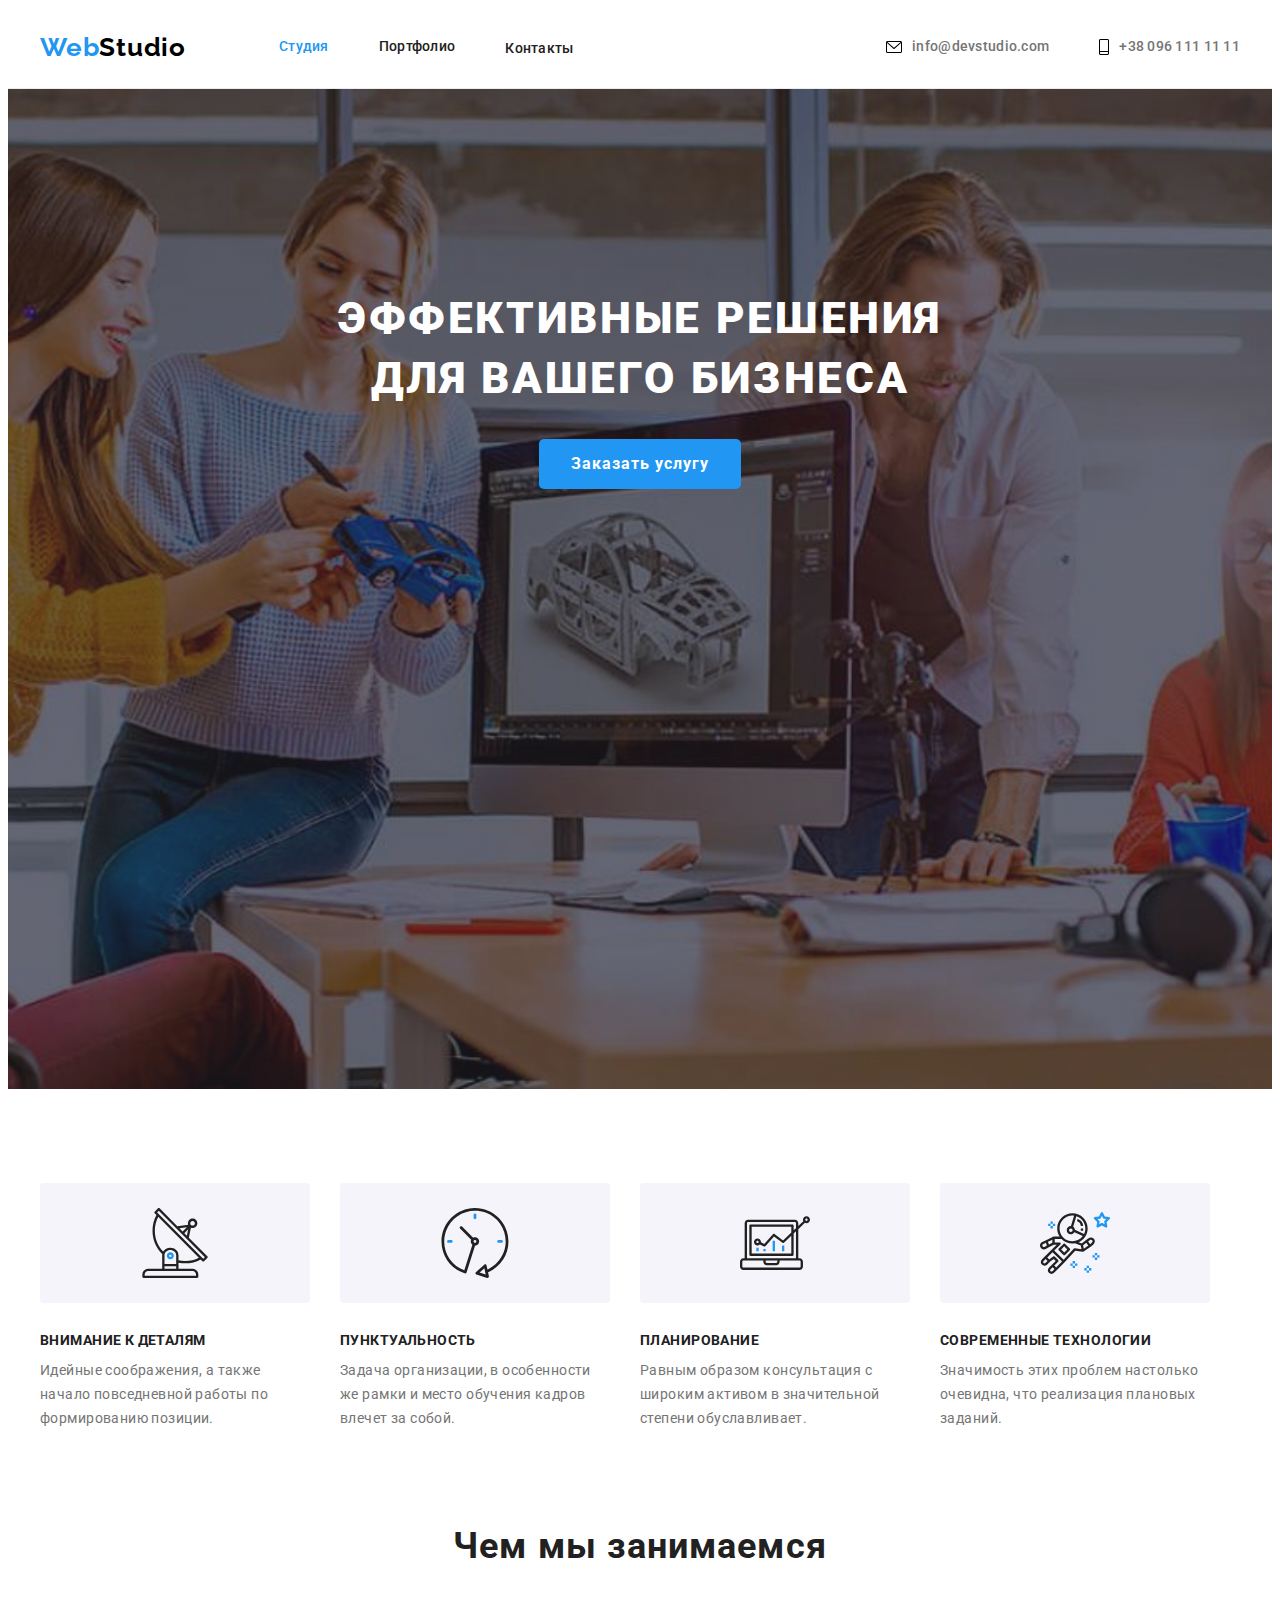
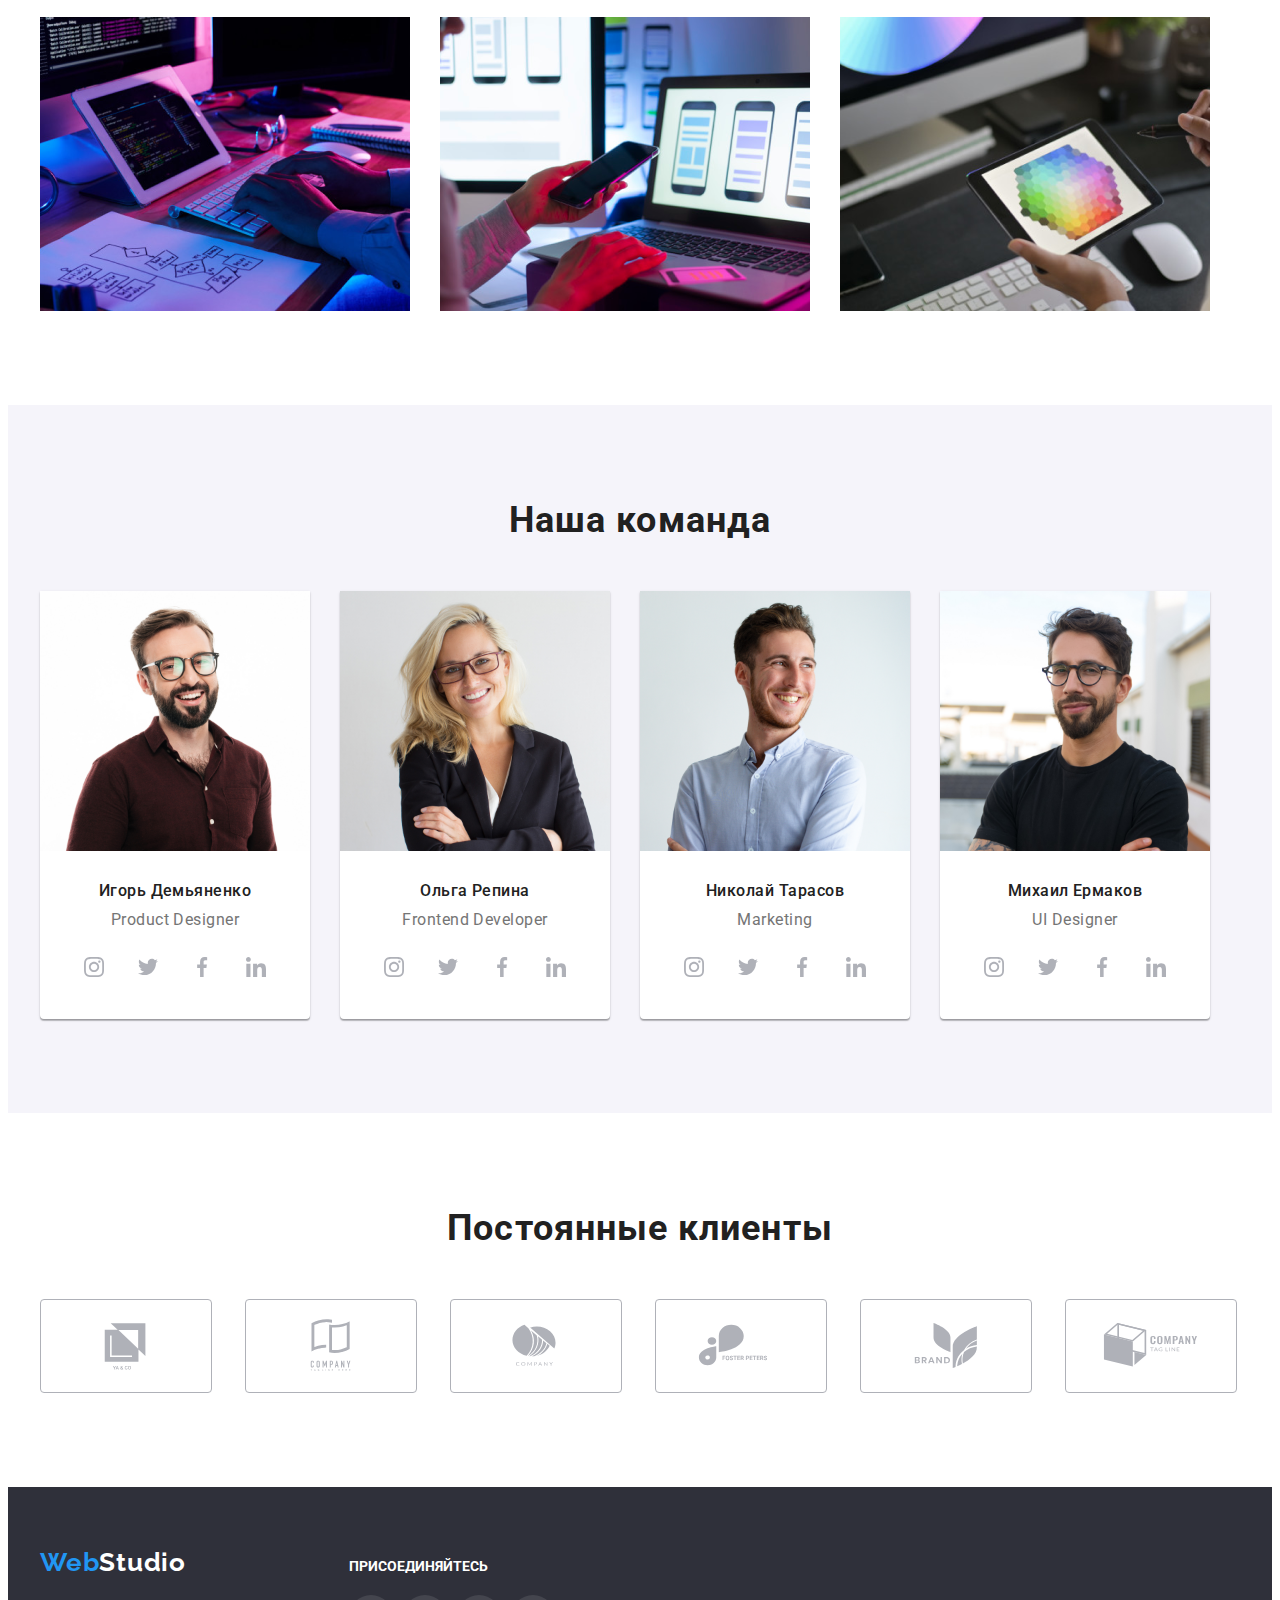
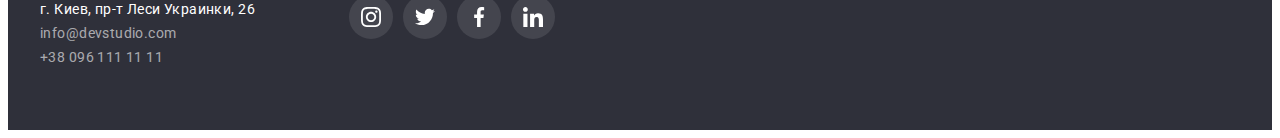
==== index.html @ 243993ba "homework" ====
<!DOCTYPE html>
<html lang="ru">
    <head>
        <meta charset="UTF-8">
        <meta http-equiv="X-UA-Compatible" content="IE=edge">
        <meta name="viewport" content="width=device-width, initial-scale=1.0">      
        <title lang="en">WebStudio</title>
        <link rel="preconnect" href="https://fonts.googleapis.com">
        <link rel="preconnect" href="https://fonts.gstatic.com" crossorigin>
        <link href="https://fonts.googleapis.com/css2?family=Raleway:wght@700&family=Roboto:wght@400;500;700;900&display=swap"
        rel="stylesheet">
        <link rel="stylesheet" href="https://cdnjs.cloudflare.com/ajax/libs/modern-normalize/1.1.0/modern-normalize.min.css"
            integrity="sha512-wpPYUAdjBVSE4KJnH1VR1HeZfpl1ub8YT/NKx4PuQ5NmX2tKuGu6U/JRp5y+Y8XG2tV+wKQpNHVUX03MfMFn9Q=="
            crossorigin="anonymous" referrerpolicy="no-referrer" />
        <link rel="stylesheet" href="./css/style.css">
    </head>
    <body>
        <header class="header cursor">
            <div class="container header-container">
            <nav class="header-nav">
                <a href="./index.html" lang="en" class="site-nav-link"><span>Web</span><span class="header-second">Studio</span></a>
                <ul class="site-nav"> 
                    <li class="nav-item">
                        <a rel="nofollow" class="site-nav-item-studio  current" href="./index.html" target="_blank">Студия</a>
                    </li>
                    <li class="nav-item">
                        <a rel="nofollow" class="site-item-link" href="./portfolio.html">Портфолио</a>
                    </li>
                    <li class="nav-item">
                        <a class="site-item-link" href="">Контакты</a>
                    </li>
                </ul>
                </nav>
                <ul class="header-conntacts">
                    <li class="nav-item logo-mail">
                        <a class="contact header-contact" href="mailto:info@devstudio.com">info@devstudio.com</a>
                    </li>
                    <li class="header-container logo-tel">
                        <a class="contact header-contact"  href="tel:+380961111111">+38 096 111 11 11</a>
                    </li>
                </ul>
            </div>
        </header>
        <main>
                <section class="section-hero">
                    <div class="container">
                    <h1 class="hero-title">ЭФФЕКТИВНЫЕ РЕШЕНИЯ<br/> ДЛЯ ВАШЕГО БИЗНЕСА</h1>
                    <button class="btn-index hero-btn cursor" type="button">Заказать услугу</button>
                    </div>
                </section>
            <section class="section">
                <div class="container">
                    <h2 class="visually-hidden">Наши преимущества</h2>
                <ul class="about-list">
                    <div class="box-antena">
                    <li class="about-container"> 
                    <h3 class="about-title">Внимание к деталям</h3>
                    <p class="about-text"> Идейные соображения, а также начало повседневной работы по формированию позиции.</p>
                    </li></div>
                    <div class="box-clock">
                    <li class="about-container">
                    <h3 class="about-title">Пунктуальность</h3>
                    <p class="about-text">Задача организации, в особенности же рамки и место обучения кадров влечет за собой.</p>
                    </li></div>
                    <div class="box-diagram">
                    <li class="about-container">
                    <h3 class="about-title">Планирование</h3>
                    <p class="about-text">Равным образом консультация с широким активом в значительной степени обуславливает.</p>
                    </li></div>
                    <div class="box-astronaut">
                    <li class="about-container">
                    <h3 class="about-title">Современные технологии</h3>
                    <p class="about-text">Значимость этих проблем настолько очевидна, что реализация плановых заданий.</p>
                    </li></div>
                </ul>
                </div>
            </section>
        <section class="section section-project">
            <div class="container">
            <h2 class="project-title">Чем мы занимаемся</h2>    
            <ul class="img-list-container">  
                <li class="img-list">
                    <img src="./images/img.png" alt="руки на клавиатуре" width="370">
                </li>
                <li class="img-list">
                    <img src="./images/img2.png" alt="одна рука держит телефон" width="370"/>
                </li>
                <li class="img-list">
                    <img src="./images/img3.png" alt="в одной руке планшет" width="370"/>
                </li>
            </ul>
            </div>
        </section>
        <section class="section section-team">
            <div class="container">
            <h2 class="team-title">Наша команда</h2>
            <ul class="team-container">
                <li class="team-information team-shadow">
                    <img src="./images/img11.jpg" alt="Игорь Демьяненко" width="270"/>
                    <div class="team-list">
                    <h3 class="team-name ">Игорь Демьяненко</h3>
                    <p class="team-text" lang="en">Product Designer</p>
                    <ul class="master-social social-list" >
                        <li class="social-item">
                            <a  href=""  class="social-link">
                                <svg class="social-icon" width="20" height="20" >
                                    <use href="./img/icon-web.svg#icon-instagram">
                                    </use>                        
                                </svg>
                            </a>
                        </li>  
                        <li class="social-item">
                            <a  href=""  class="social-link">
                                <svg class="social-icon" width="20" height="20" >
                                    <use href="./img/icon-web.svg#icon-twitter">
                                    </use>                        
                                </svg>
                            </a>
                        </li> 
                        <li class="social-item">
                            <a  href=""  class="social-link">
                                <svg class="social-icon" width="20" height="20" >
                                    <use href="./img/icon-web.svg#icon-facebook">
                                    </use>                        
                                </svg>
                            </a>
                        </li> 
                        <li class="social-item">
                            <a  href=""  class="social-link">
                                <svg class="social-icon" width="20" height="20" >
                                    <use href="./img/icon-web.svg#icon-linkedin">
                                    </use>                        
                                </svg>
                            </a>
                        </li>       
                    </ul>
                    </div>
                </li>
                <li class="team-information team-shadow">
                    <img src="./images/img12.jpg" alt="Ольга Репина" width="270"/>
                    <div class="team-list">
                    <h3 class="team-name">Ольга Репина</h3>
                    <p class="team-text" lang="en">Frontend Developer</p>
                    <ul class="master-social social-list" >
                        <li class="social-item">
                            <a  href=""  class="social-link">
                                <svg class="social-icon" width="20" height="20" >
                                    <use href="./img/icon-web.svg#icon-instagram">
                                    </use>                        
                                </svg>
                            </a>
                        </li>  
                        <li class="social-item">
                            <a  href=""  class="social-link">
                                <svg class="social-icon" width="20" height="20" >
                                    <use href="./img/icon-web.svg#icon-twitter">
                                    </use>                        
                                </svg>
                            </a>
                        </li> 
                        <li class="social-item">
                            <a  href=""  class="social-link">
                                <svg class="social-icon" width="20" height="20" >
                                    <use href="./img/icon-web.svg#icon-facebook">
                                    </use>                        
                                </svg>
                            </a>
                        </li> 
                        <li class="social-item">
                            <a  href=""  class="social-link">
                                <svg class="social-icon" width="20" height="20" >
                                    <use href="./img/icon-web.svg#icon-linkedin">
                                    </use>                        
                                </svg>
                            </a>
                        </li>       
                    </ul>
                    </div>
                </li>
                <li class="team-information team-shadow">
                    <img src="./images/img13.jpg" alt="Николай Тарасов" width="270"/>
                    <div class="team-list">
                    <h3 class="team-name">Николай Тарасов</h3>
                    <p class="team-text" lang="en">Marketing</p>
                    <ul class="master-social social-list" >
                        <li class="social-item">
                            <a  href=""  class="social-link">
                                <svg class="social-icon" width="20" height="20" >
                                    <use href="./img/icon-web.svg#icon-instagram">
                                    </use>                        
                                </svg>
                            </a>
                        </li>  
                        <li class="social-item">
                            <a  href=""  class="social-link">
                                <svg class="social-icon" width="20" height="20" >
                                    <use href="./img/icon-web.svg#icon-twitter">
                                    </use>                        
                                </svg>
                            </a>
                        </li> 
                        <li class="social-item">
                            <a  href=""  class="social-link">
                                <svg class="social-icon" width="20" height="20" >
                                    <use href="./img/icon-web.svg#icon-facebook">
                                    </use>                        
                                </svg>
                            </a>
                        </li> 
                        <li class="social-item">
                            <a  href=""  class="social-link">
                                <svg class="social-icon" width="20" height="20" >
                                    <use href="./img/icon-web.svg#icon-linkedin">
                                    </use>                        
                                </svg>
                            </a>
                        </li>       
                    </ul>
                    </div>
                </li>
                <li class="team-information team-shadow">
                    <img src="./images/img14.jpg" alt="Михаил Ермаков" width="270"/>
                    <div class="team-list">
                    <h3 class="team-name">Михаил Ермаков</h3>
                    <p class="team-text" lang="en">UI Designer</p>
                    <ul class="master-social social-list" >
                        <li class="social-item">
                            <a  href=""  class="social-link">
                                <svg class="social-icon" width="20" height="20" >
                                    <use href="./img/icon-web.svg#icon-instagram">
                                    </use>                        
                                </svg>
                            </a>
                        </li>  
                        <li class="social-item">
                            <a  href=""  class="social-link">
                                <svg class="social-icon" width="20" height="20" >
                                    <use href="./img/icon-web.svg#icon-twitter">
                                    </use>                        
                                </svg>
                            </a>
                        </li> 
                        <li class="social-item">
                            <a  href=""  class="social-link">
                                <svg class="social-icon" width="20" height="20" >
                                    <use href="./img/icon-web.svg#icon-facebook">
                                    </use>                        
                                </svg>
                            </a>
                        </li> 
                        <li class="social-item">
                            <a  href=""  class="social-link">
                                <svg class="social-icon" width="20" height="20" >
                                    <use href="./img/icon-web.svg#icon-linkedin">
                                    </use>                        
                                </svg>
                            </a>
                        </li>       
                    </ul>
                    </div>
                </li>
            </ul>
            </div>
        </section>
        <section class="section section-clients">
            <div class="container">
                <h2 class="clients-title">Постоянные клиенты</h2>
                <ul class="section-clients">
                    <li class="clients-box">
                        <a href="" class="clients-name">
                            <svg class="clients-icon" width="106px" height="60px">
                                <use href="./img/company.svg#icon-logo-one">
                                </use>
                            </svg>
                        </a>
                    </li>
                    <li class="clients-box">
                        <a href="" class="clients-name">
                            <svg class="clients-icon" width="106px" height="60px">
                                <use href="./img/company.svg#icon-logo-two">
                                </use>
                            </svg>
                        </a>
                    </li>
                    <li class="clients-box">
                        <a href="" class="clients-name">
                            <svg class="clients-icon" width="106px" height="60px">
                                <use href="./img/company.svg#icon-logo-three">
                                </use>
                            </svg>
                        </a>
                    </li>
                    <li class="clients-box">
                        <a href="" class="clients-name">
                            <svg class="clients-icon" width="106px" height="60px">
                                <use href="./img/company.svg#icon-logo-four">
                                </use>
                            </svg>
                        </a>
                    </li>
                    <li class="clients-box">
                        <a href="" class="clients-name">
                            <svg class="clients-icon" width="106px" height="60px">
                                <use href="./img/company.svg#icon-logo-five">
                                </use>
                            </svg>
                        </a>
                    </li>
                    <li class="clients-box">
                        <a href="" class="clients-name">
                            <svg class="clients-icon" width="106px" height="60px">
                                <use href="./img/company.svg#icon-logo-fix">
                                </use>
                            </svg>
                        </a>
                    </li>
                </ul>
            </div>
        </section>
        </main>
        <footer class="footer">
            <div class="container footer-container">
                <div class="bootom-address">
            <a href="./index.html" lang="en" class="site-nav-link"><span>Web</span><span class="footer-second">Studio</span></a>
            <ul class="contact contact-footer">
                <li>
                    <a class="contact footer-contact-address" rel="nofollow" href="https://goo.gl/maps/RQNWH9hSLdEnsy7u5" target="_blank">г. Киев, пр-т Леси Украинки, 26</a>
                </li>
                <li class="contact-footer-information">
                    <a class="contact footer-contact" href="mailto:info@devstudio.com">info@devstudio.com</a>
                </li>
                <li class="contact-footer-information">
                    <a class="contact footer-contact" href="tel:+380961111111">+38 096 111 11 11</a>
                </li>
                </div>
            </ul>
            <div class="footer-icon">
                <h3 class="footer-icon-title">Присоединяйтесь</h3>
                <ul class="footer-list-icon">
                    <li class="social-item">
                        <a  href=""  class="social-link-footer">
                            <svg class="social-icon-footer" width="20" height="20" >
                                <use href="./img/icon-web.svg#icon-instagram">
                                </use>                        
                            </svg>
                        </a>
                    </li>  
                    <li class="social-item">
                        <a  href=""  class="social-link-footer">
                            <svg class="social-icon-footer" width="20" height="20" >
                                <use href="./img/icon-web.svg#icon-twitter">
                                </use>                        
                            </svg>
                        </a>
                    </li> 
                    <li class="social-item">
                        <a  href=""  class="social-link-footer">
                            <svg class="social-icon-footer" width="20" height="20" >
                                <use href="./img/icon-web.svg#icon-facebook">
                                </use>                        
                            </svg>
                        </a>
                    </li> 
                    <li class="social-item">
                        <a  href=""  class="social-link-footer">
                            <svg class="social-icon-footer" width="20" height="20" >
                                <use href="./img/icon-web.svg#icon-linkedin">
                                </use>                        
                            </svg>
                        </a>
                    </li>       
                </ul>
                </div>
            </div>
        </footer>
    </body>

    
</html>
---- css/style.css ----
:root {
    --header-color: #ffffff;
    --primary-text-color: #757575;
    --second-text-color: #000000;
    --third-text-color: #9da4bd;
    --primary-title-color: #ffffff;
    --secondary-title-color: #212121;
    --accent-color: #2196f3;
  }
  
  p,
  h1,
  h2,
  h3,
  h4,
  h5,
  h6 {
    margin: 0;
  }
  
  ul {
    margin: 0;
    padding: 0;
    list-style: none;
  }
  
  img {
    display: block;
    max-width: 100%;
    height: auto;
  }
  
  body {
    font-family: "Roboto", sans-serif;
  }
  a{
    text-decoration: none;
  }
  
  .container {
    width: 1200px;
    padding-left: 15px;
    padding-right: 15px;
    margin: 0 auto;
  }
  
  .visually-hidden {
    position: absolute;
    white-space: nowrap;
    width: 1px;
    height: 1px;
    overflow: hidden;
    border: 0;
    padding: 0;
    clip: rect(0 0 0 0);
    clip-path: inset(50%);
    margin: -1px;
  }
  .site-item-link:hover,
  .site-item-link:focus {
    color: var(--accent-color);
  }
  
  .contact:hover,
  .contact:focus {
    color: var(--accent-color);
  }
  
  .btn-shadow:hover,
  .btn-shadow:focus {
    filter: drop-shadow(0px 4px 4px rgba(0, 0, 0, 0.25));
  }
  
  .cursor {
    cursor: pointer;
  }
  .current{
    color: var(--accent-color)
  }
  
  /* -------------header-------------- */
  
  .site-nav {
    display: flex;
  }

  .header-nav {
    display: flex;
    align-items: center;
  }
  
  .header-container {
    display: flex;
  }
  
  .header-conntacts {
    display: flex;
    margin-left: auto;
    align-items: center;;
  }
  
  
  
  .nav-item:not(:last-child) {
    margin-right: 50px;
    display: flex;
    align-items: center;

  }
  
  .header {
    padding-top: 24px;
    padding-bottom: 25px;
    border-bottom: 1px solid #ececec;
  }
  
  .site-nav-link { 
    font-family: Raleway, sans-serif;
    font-style: normal;
    font-weight: 700;
    font-size: 26px;
    line-height: 1.19;
    letter-spacing: 0.03em;
    color: var(--accent-color);
    margin-right: 93px;}
  
  .header-second {
    color: var(--second-text-color);
  }
  
  .site-item-link {
    font-weight: 500;
    font-size: 14px;
    line-height: 1.14;
    letter-spacing: 0.02em;
    color: var(--secondary-title-color);
  }
  .site-nav-item-studio {
    font-weight: 500;
    font-size: 14px;
    line-height: 1.14;
    letter-spacing: 0.02em;
  }
  
  .header-link:hover,
  .header-link:focus {
    color: var(--accent-color);
  }
  
  .header-contact {
    font-weight: 500;
    font-size: 14px;
    line-height: 1.14;
    letter-spacing: 0.02em;
    color: var(--primary-text-color);
    display: flex;
    justify-content: center;
    align-items: center;
  }
  .header-conntacts{
  padding: 0%;
  align-items: center;
  }

  .social-item{
    width: 44px;
    height: 44px;
    margin-right: 10px;
  }
 
  .social-item:last-child{
  margin-right: 0;
  }
  .master-social{

  }
  .social-list{
  display: flex;
  justify-content: center;
  }
  .social-link{
    width: 100%;
    height: 100%;
    border-radius: 50%;
    display:flex;
    align-items: center;
    justify-content: center;
   

  }
  .social-link:hover,.social-link:focus{
   background-color:var(--accent-color);
  }
  .social-link:hover .social-icon,
  .social-link:focus .social-icon
  {
    fill: #ffffff;
  }
  .social-icon{
    fill: #AFB1B8;
  }
  .social-icon-footer{
    fill:#ffffff;
  }
  .social-link-footer{
    width: 100%;
    height: 100%;
    border-radius: 50%;
    display:flex;
    align-items: center;
    justify-content: center;
    background-color: rgba(255, 255, 255, 0.1);
  }
  .social-link-footer:hover,.social-link-footer:focus{
    background-color: var(--accent-color);
   }
  /* -------------hero-------------- */
  
  .section-hero {
    max-width: 1600px;
    background-color: #2f303a;
    height: 600px;
    align-items: center;
    margin-right: auto;
    margin-left: auto;
    padding-top: 200px;
    padding-bottom: 200px;
    background-image:linear-gradient(rgba(47, 48, 58, 0.4),rgba(47, 48, 58, 0.4)), url(../images/herobg.jpg); 
    background-position: center;
    background-repeat: no-repeat;
    background-size: cover;
  }
  
  .hero-title {
    font-weight: 900;
    font-size: 44px;
    line-height: 1.36;
    text-align: center;
    letter-spacing: 0.06em;
    text-transform: uppercase;
    color: var(--primary-title-color);
  }
  
  .hero-btn {
    font-family: Roboto, sans-serif;
    font-style: normal;
    font-weight: 700;
    font-size: 16px;
    line-height: 1.87;
    display: flex;
    align-items: center;
    text-align: center;
    letter-spacing: 0.06em;
    color: var(--primary-title-color);
    background: var(--accent-color);
  }
  
  .btn-index {
    border: 1px var(--second-text-color);
    border-radius: 5px;
    min-width: 200px;
    margin: 0 auto;
    height: 50px;
    padding-top: 10px;
    padding-right: 32px;
    padding-bottom: 10px;
    padding-left: 32px;
    margin-top: 30px;
  }
 
  /* -------------about-------------- */
  .icone-background{
    display: flex;
  }
  .section.section-project {
    padding-top: 0;
}
.section-team{
  background-color: #f5f4fa;  
}
.section {
  padding-top: 94px;
  padding-bottom: 94px;}
  /* --------SECTION CLIENTS------ */
.section-clients{
  display: flex;
}
.clients-title {
  font-weight: 700;
  font-size: 36px;
  line-height: 1.17;
  text-align: center;
  letter-spacing: 0.03em;
  color: var(--secondary-title-color);
  margin-bottom: 50px; 
}
.section-clients .clients-box {
  width: calc((100% - 150px) / 6);
  margin-right: 30px;
  margin-bottom: 30px;
}
.clients-name {
  display: flex;
  justify-content: center;
  align-items: center;
  height: 92px;
  width: 170px;
  border: 1px solid #afb1b8;
  border-radius: 4px;
  color: var(--standart-color-icon);
}

.clients-name:hover .clients-icon,
.clients-name:focus .clients-icon
{
  fill: var(--accent-color);
}
.clients-icon{
  fill: #afb1b8;
}
.clients-name:hover,
.clients-name:focus {
  border-color: var(--accent-color);
  color: var(--accent-color);
}
.section-clients .clients-box:nth-child(6n) {
  margin-right: 0;
}

.section-clients .clients-box:nth-last-child(-n + 6) {
  margin-bottom: 0;
}
  .about-list {
    display: flex;
    align-items: center;
  }
  
  .about-container {
    width: 270px;

  }
  .about-container:not(:last-child) {
    margin-right: 30px;
  }
 /* -----------------box-icon---------------- */
 .box-antena::before{
  display:block;
  content: "";
  width: 270px;
  height: 120px;
  background-color:#F5F4FA;
  border-radius: 4px;
  background-image: url(../icomoon/SVG/antenna-1-1.svg);
  background-repeat: no-repeat;
  margin-bottom: 30px;
  margin-right: 30px;
  background-position:center;
  background-size: 70px;
}
.box-clock::before{
  display:block;
  content: "";
  width: 270px;
  height: 120px;
  background-color:#F5F4FA;
  border-radius: 4px;
  background-image: url(../icomoon/SVG/clock-1-1.svg);
  background-repeat: no-repeat;
  margin-right: 30px;
  margin-bottom: 30px;
  background-position:center;
  background-size: 70px;
}
.box-diagram::before{
  display:block;
  content: "";
  width: 270px;
  height: 120px;
  background-color:#F5F4FA;
  border-radius: 4px;
  background-image: url(../icomoon/SVG/diagram-1-1.svg);
  background-repeat: no-repeat;
  margin-right: 30px;
  margin-bottom: 30px;
  background-position:center;
  background-size: 70px;
}
.box-astronaut::before{
  display:block;
  content: "";
  width: 270px;
  height: 120px;
  background-color:#F5F4FA;
  border-radius: 4px;
  background-image: url(../icomoon/SVG/astronaut-1-1.svg);
  background-repeat: no-repeat;
  background-position:center;
  margin-bottom: 30px;
  background-size: 70px;
}
 
.logo-mail::before{
  display:flex;
  content:"";
  width: 16px;
  height: 12px;
  background-image: url(../icomoon/SVG/envelope\ \(hover\)\ \(1\).svg);
  background-repeat: no-repeat;
  background-position:center;
  margin-right:10px;
}

.logo-tel::before{
  display:flex;
  content:"";
  width: 10px;
  height: 16px;
  background-image: url(../icomoon/SVG/Vector\ \(1\).svg);
  background-repeat: no-repeat;
  background-position:center;
  margin-right: 10px;
  color: #2196f3;
  }
  
  .logo.tel::before:focus,
  .logo.tel::before:hover{
    color: var(--accent-color);
  }
  .logo.tel:focus,
  .logo.tel:hover{
    color: var(--primary-text-color);
  }

  .about-title {
    font-weight: 700;
    font-size: 14px;
    line-height: 1.14;
    letter-spacing: 0.03em;
    text-transform: uppercase;
    color: var(--secondary-title-color);
  }
  
  .about-text {
    font-weight: 400;
    font-size: 14px;
    line-height: 1.71;
    letter-spacing: 0.03em;
    margin-top: 10px;
    color: var(--primary-text-color);
  }
  
  /* -------------project-------------- */
  
  .project-title {
    border: 64px;
  }
  
  .img-list-container {
    display: flex;
    margin-top: 50px;
  }
  
  .img-list:not(:last-child) {
    margin-right: 30px;
  }
  
  .project-title {
    font-weight: 700;
    font-size: 36px;
    line-height: 1.17;
    text-align: center;
    letter-spacing: 0.03em;
    color: var(--secondary-title-color);
  }
  
  /* -------------team-------------- */
  
  
  .team-container {
    display: flex;
    margin-top: 50px;
  }
  
  .team-information:not(:last-child) {
    margin-right: 30px;
  }
  
  .team-text {
    margin-top:10px;
  }
  
  .team-list {
    padding-top: 30px;
    padding-bottom: 30px;
  }
  
  .team-shadow {
    background: var(--primary-title-color);
    box-shadow: 0px 1px 3px rgba(0, 0, 0, 0.12), 0px 1px 1px rgba(0, 0, 0, 0.14),
      0px 2px 1px rgba(0, 0, 0, 0.2);
    border-radius: 0px 0px 4px 4px;
  }
  
  .team-title {
    font-weight: 700;
    font-size: 36px;
    line-height: 1.17;
    text-align: center;
    letter-spacing: 0.03em;
    color: var(--secondary-title-color);
  }
  
  .team-name {
    font-weight: 500;
    font-size: 16px;
    line-height: 1.19;
    text-align: center;
    letter-spacing: 0.03em;
    color: var(--secondary-title-color);
  }
  
  .team-text {
    font-weight: 400;
    font-size: 16px;
    line-height: 1.19;
    text-align: center;
    letter-spacing: 0.03em;
    color: var(--primary-text-color);
    margin-bottom: 16px;
  }
  
  /* -------------footer-------------- */
  .footer-icon{
    margin-left: 70px;
  }
  .footer-second {
    color: var(--header-color);
  }
  
  .footer-contact {
    font-weight: 400;
    font-size: 14px;
    line-height: 1.7;
    letter-spacing: 0.03em;
    color: rgba(255, 255, 255, 0.6);
  }
  
  .footer-contact-address {
    font-weight: 400;
    font-size: 14px;
    line-height: 1.71;
    letter-spacing: 0.03em;
    color: var(--header-color);
  }
  
  .footer {
    background-color: #2f303a;
    padding-bottom: 60px;
    padding-top: 60px;
    display: flex;
    align-items: baseline;

  }
  .contact-footer{
    margin-top: 20px;
  }

  /* ------------footer-icon---------*/
  .footer-container{
    display: flex;
    align-items: baseline;
  }
  
.footer-icon-title {
  margin-top: 0;
  margin-bottom: 20px;
  font-weight: 700;
  font-size: 14px;
  line-height: 1.14;
  text-transform: uppercase;
  color: var(--primary-title-color);
}

.footer-list-icon {
  display: flex;
  margin-top: 0;
  margin-bottom: 0;
  align-items: center;
  margin-left: auto;
  margin-right: auto;
  padding-left: 0;
}

.footer-list-icon-item .link {
  display: flex;
  width: calc((100%-30px) / 9);
  padding: 12px;
  width: 44px;
  height: 44px;
  color: var(--primary-title-color);
  background-color: rgba(255, 255, 255, 0.1);
  border-radius: 50%;
}

.footer-list-icon-item:not(:last-child) {
  margin-right: 10px;
}


.footer-list-icon-item:hover,
.footer-list-icon-item:focus {
  background: var(--accent-color);
}

  
  /* -------------portfolio-------------- */
  
  /* -------------btn-------------- */
  
  .footer-portfolio {
    margin-top: 94px;
  }
  
  .saction-gallery  {
    padding-top: 94px;
    padding-bottom: 94px;
  }
  
  .btn-container {
    display: flex;
    justify-content: center;
    margin-bottom: 50px;
  }
  
  .btn-portfolio {
    margin-right: 8px;
  }
  
  .btn-item {
    height: 38px;
    min-width: 73px;
    background: #f5f4fa;
    border: 1px var(--second-text-color);
    border-radius: 4px;
    padding: 6px 22px;
  }
  
  .btn-black {
    font-family: Roboto, sans-serif;
    font-style: normal;
    font-weight: 500;
    font-size: 16px;
    line-height: 1.62;
    text-align: center;
    letter-spacing: 0.03em;
    color: var(--secondary-title-color);
  }
  
  .btn-white:focus,
  .btn-white:hover {
    font-family: Roboto, sans-serif;
    font-style: normal;
    font-weight: 500;
    font-size: 16px;
    line-height: 1.62;
    text-align: center;
    letter-spacing: 0.03em;
    color: var(--header-color);
    background-color: var(--accent-color);
  }
  
  /* -------------gallery-------------- */
  
  .gallery-title {
    font-weight: 700;
    font-size: 18px;
    line-height: 2;
    letter-spacing: 0.06em;
    color: var(--secondary-title-color);
  }
  
  .gallery-text {
    margin-top:  4px;
  }
  
  .gallery-text {
    font-weight: 400;
    font-size: 16px;
    line-height: 1.87;
    letter-spacing: 0.03em;
    color: var(--primary-text-color);
  }
  
  .gallery-list {
    display: flex;
    flex-wrap: wrap;
    margin-right: -30px;
    margin-bottom: -30px;
  }
  
  .gallery-item {
    flex-basis: calc(100% / 3 - 30px);
    margin-right: 30px;
    margin-bottom: 30px;
  }
  
  .gallery-card {
    padding: 20px 24px 20px 24px;
    border-left: 1px solid #eeeeee;
    border-right: 1px solid #eeeeee;
    border-bottom: 1px solid #eeeeee;
  }
  /* -------------footer-------------- */
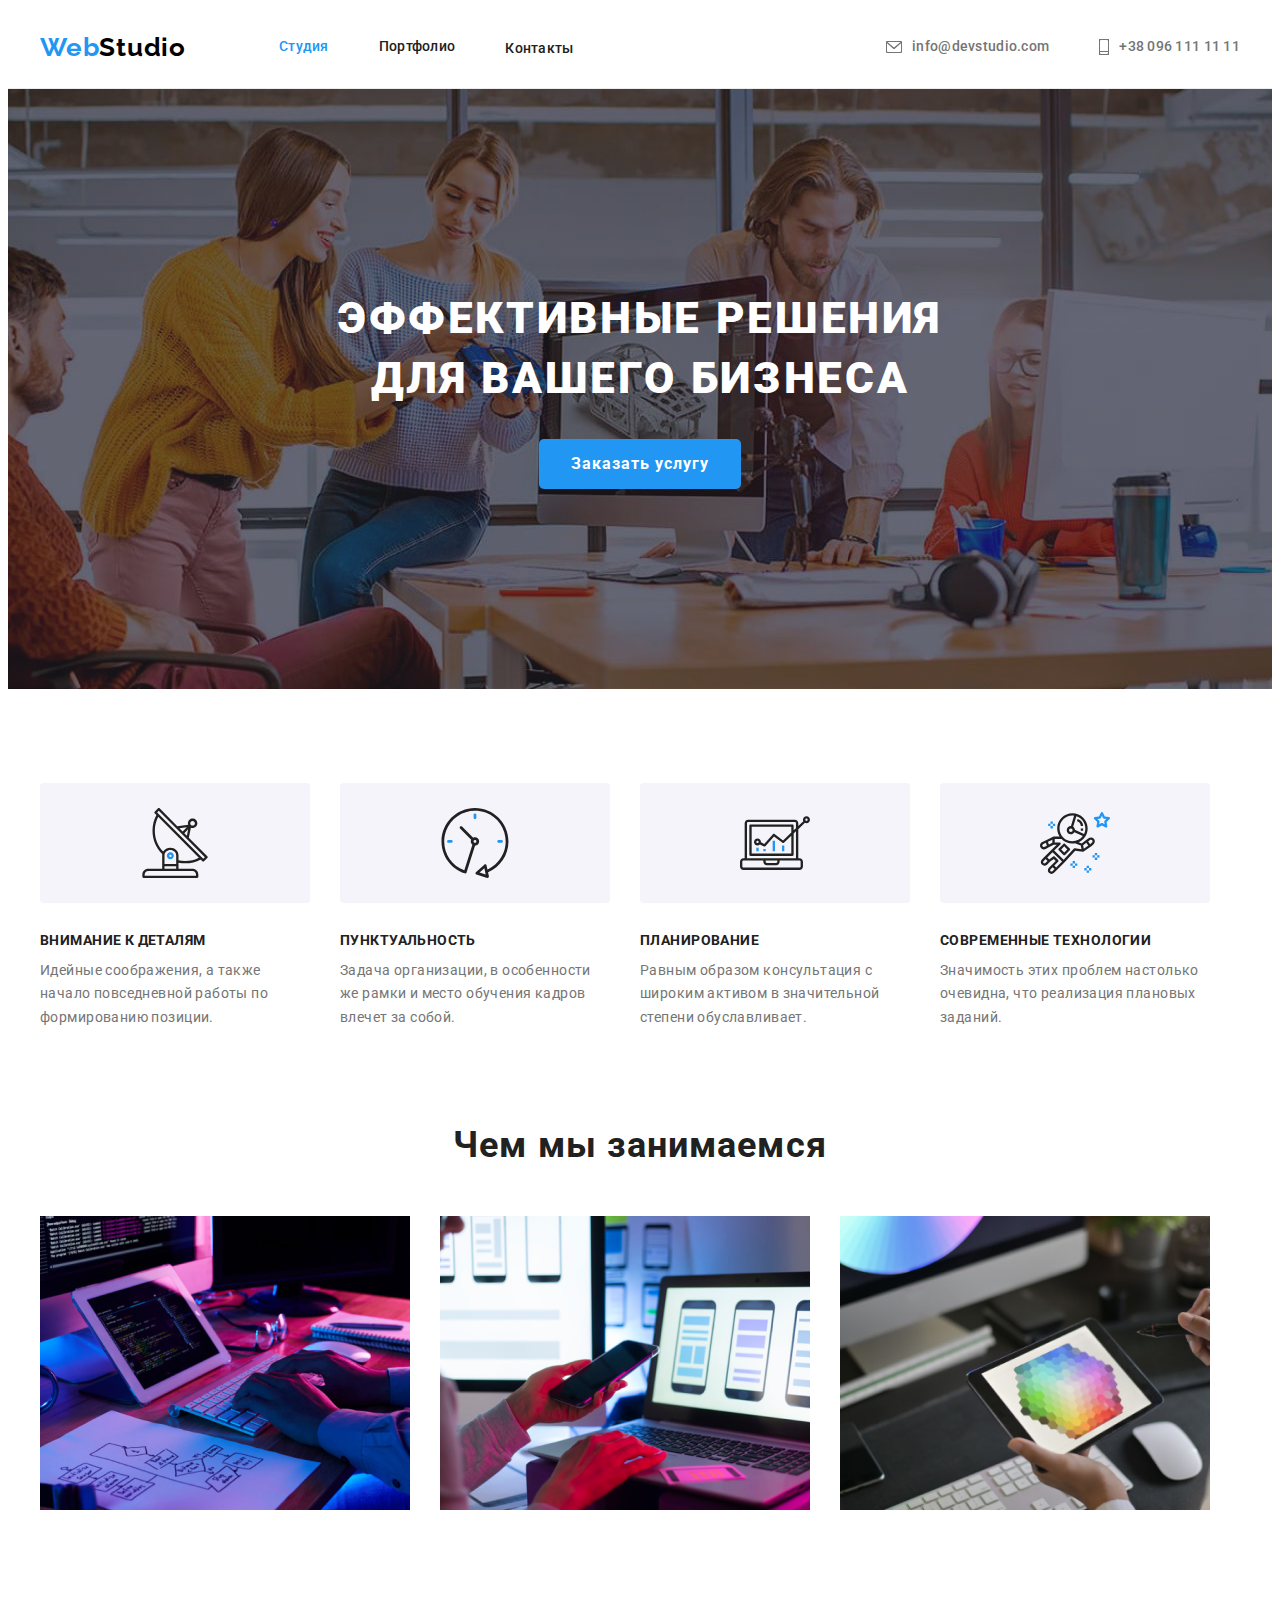
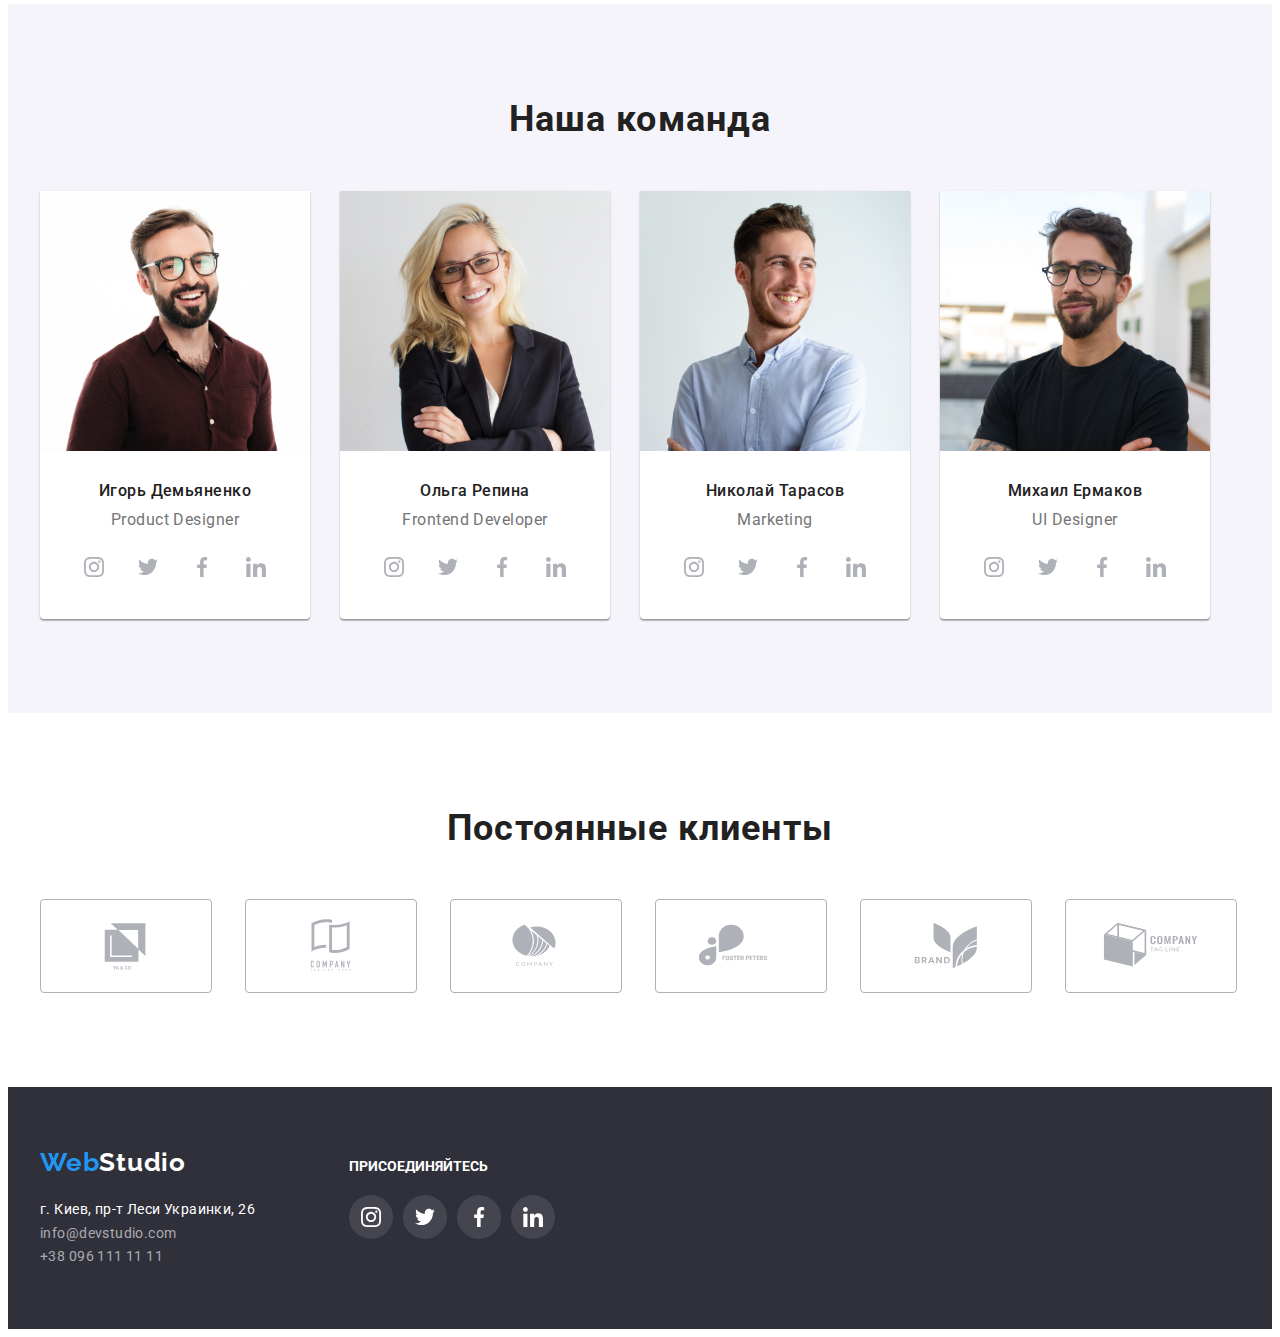
==== commit 4fe3c1fa: "shadow" ====
--- a/index.html
+++ b/index.html
@@ -21,7 +21,7 @@
                 <a href="./index.html" lang="en" class="site-nav-link"><span>Web</span><span class="header-second">Studio</span></a>
                 <ul class="site-nav"> 
                     <li class="nav-item">
-                        <a rel="nofollow" class="site-nav-item-studio  current" href="./index.html" target="_blank">Студия</a>
+                        <a rel="nofollow" class="site-nav-item-studio current" href="./index.html" target="_blank">Студия</a>
                     </li>
                     <li class="nav-item">
                         <a rel="nofollow" class="site-item-link" href="./portfolio.html">Портфолио</a>
@@ -32,11 +32,17 @@
                 </ul>
                 </nav>
                 <ul class="header-conntacts">
-                    <li class="nav-item logo-mail">
-                        <a class="contact header-contact" href="mailto:info@devstudio.com">info@devstudio.com</a>
-                    </li>
-                    <li class="header-container logo-tel">
-                        <a class="contact header-contact"  href="tel:+380961111111">+38 096 111 11 11</a>
+                    <li class="nav-item">
+                        <a class="contact header-contact" href="mailto:info@devstudio.com">
+                            <svg  class="logo-mail">
+                            <path d="M14.5 0H1.50001C0.672854 0 0 0.672853 0 1.50001V10.5C0 11.3271 0.672854 12 1.50001 12H14.5C15.3271 12 16 11.3271 16 10.5V1.50001C16 0.672853 15.3271 0 14.5 0V0ZM14.5 0.999994C14.5679 0.999994 14.6325 1.01409 14.6916 1.0387L8 6.83838L1.30833 1.0387C1.36742 1.01412 1.43204 0.999994 1.49998 0.999994H14.5ZM14.5 11H1.50001C1.22414 11 0.999996 10.7759 0.999996 10.5V2.09521L7.67236 7.87792C7.76661 7.95944 7.8833 7.99999 8 7.99999C8.1167 7.99999 8.23339 7.95948 8.32764 7.87792L15 2.09521V10.5C15 10.7759 14.7759 11 14.5 11V11Z"/>
+                            </svg>info@devstudio.com</a></li>
+                    <li class="header-container">
+                        <a class="contact header-contact"  href="tel:+380961111111">
+                            <svg class="logo-tel">
+                            <path d="M8.5 0H1.5C0.672848 0 0 0.672848 0 1.5V14.5C0 15.3272 0.672848 16 1.5 16H8.5C9.32715 16 10 15.3272 10 14.5V1.5C10 0.672848 9.32715 0 8.5 0ZM1.5 1H8.5C8.77588 1 9 1.22412 9 1.5V12H1V1.5C1 1.22412 1.22412 1 1.5 1ZM8.5 15H1.5C1.22412 15 1 14.7759 1 14.5V13H9V14.5C9 14.7759 8.77588 15 8.5 15Z"/>
+                            </svg>
+                            +38 096 111 11 11</a>
                     </li>
                 </ul>
             </div>
@@ -52,26 +58,26 @@
                 <div class="container">
                     <h2 class="visually-hidden">Наши преимущества</h2>
                 <ul class="about-list">
-                    <div class="box-antena">
-                    <li class="about-container"> 
+                    <li class="about-container">
+                        <div class="box-antena"></div>
                     <h3 class="about-title">Внимание к деталям</h3>
                     <p class="about-text"> Идейные соображения, а также начало повседневной работы по формированию позиции.</p>
-                    </li></div>
-                    <div class="box-clock">
+                    </li>
                     <li class="about-container">
+                        <div class="box-clock"></div>
                     <h3 class="about-title">Пунктуальность</h3>
                     <p class="about-text">Задача организации, в особенности же рамки и место обучения кадров влечет за собой.</p>
-                    </li></div>
-                    <div class="box-diagram">
+                    </li>
                     <li class="about-container">
+                    <div class="box-diagram"></div>
                     <h3 class="about-title">Планирование</h3>
                     <p class="about-text">Равным образом консультация с широким активом в значительной степени обуславливает.</p>
-                    </li></div>
-                    <div class="box-astronaut">
+                    </li>
                     <li class="about-container">
+                    <div class="box-astronaut"></div>
                     <h3 class="about-title">Современные технологии</h3>
                     <p class="about-text">Значимость этих проблем настолько очевидна, что реализация плановых заданий.</p>
-                    </li></div>
+                    </li>
                 </ul>
                 </div>
             </section>
--- a/css/style.css
+++ b/css/style.css
@@ -60,20 +60,12 @@
   .site-item-link:focus {
     color: var(--accent-color);
   }
-  
   .contact:hover,
   .contact:focus {
     color: var(--accent-color);
   }
   
-  .btn-shadow:hover,
-  .btn-shadow:focus {
-    filter: drop-shadow(0px 4px 4px rgba(0, 0, 0, 0.25));
-  }
-  
-  .cursor {
-    cursor: pointer;
-  }
+  
   .current{
     color: var(--accent-color)
   }
@@ -95,19 +87,16 @@
   
   .header-conntacts {
     display: flex;
-    margin-left: auto;
-    align-items: center;;
-  }
-  
-  
-  
+    margin-left:auto;
+    align-items: center;
+  }  
   .nav-item:not(:last-child) {
     margin-right: 50px;
     display: flex;
     align-items: center;
 
   }
-  
+
   .header {
     padding-top: 24px;
     padding-bottom: 25px;
@@ -219,7 +208,6 @@
   .section-hero {
     max-width: 1600px;
     background-color: #2f303a;
-    height: 600px;
     align-items: center;
     margin-right: auto;
     margin-left: auto;
@@ -343,9 +331,8 @@
     margin-right: 30px;
   }
  /* -----------------box-icon---------------- */
- .box-antena::before{
+ .box-antena{
   display:block;
-  content: "";
   width: 270px;
   height: 120px;
   background-color:#F5F4FA;
@@ -357,9 +344,8 @@
   background-position:center;
   background-size: 70px;
 }
-.box-clock::before{
+.box-clock{
   display:block;
-  content: "";
   width: 270px;
   height: 120px;
   background-color:#F5F4FA;
@@ -371,9 +357,8 @@
   background-position:center;
   background-size: 70px;
 }
-.box-diagram::before{
+.box-diagram{
   display:block;
-  content: "";
   width: 270px;
   height: 120px;
   background-color:#F5F4FA;
@@ -385,9 +370,8 @@
   background-position:center;
   background-size: 70px;
 }
-.box-astronaut::before{
+.box-astronaut{
   display:block;
-  content: "";
   width: 270px;
   height: 120px;
   background-color:#F5F4FA;
@@ -399,37 +383,43 @@
   background-size: 70px;
 }
  
-.logo-mail::before{
+.logo-mail {
   display:flex;
   content:"";
   width: 16px;
   height: 12px;
-  background-image: url(../icomoon/SVG/envelope\ \(hover\)\ \(1\).svg);
+  background-image:url(../img/envelope\ \(hover\)\ \(1\).svg);
   background-repeat: no-repeat;
   background-position:center;
-  margin-right:10px;
-}
-
-.logo-tel::before{
+  margin-right: 10px;
+  fill: #757575;
+}
+
+.logo-tel{
   display:flex;
   content:"";
   width: 10px;
   height: 16px;
-  background-image: url(../icomoon/SVG/Vector\ \(1\).svg);
+  background-image: url(../img/Vector\ \(1\).svg);
   background-repeat: no-repeat;
   background-position:center;
   margin-right: 10px;
-  color: #2196f3;
-  }
-  
-  .logo.tel::before:focus,
-  .logo.tel::before:hover{
-    color: var(--accent-color);
-  }
-  .logo.tel:focus,
-  .logo.tel:hover{
-    color: var(--primary-text-color);
-  }
+
+  }
+  .logo-tel{
+    fill: #757575;
+   }
+   .logo-tel:hover,
+   .logo-tel:focus{
+     fill: #2196f3;}
+ 
+
+  .logo-mail{
+   fill:c;
+  }
+  .logo-mail:focus,
+  .logo-mail:hover{
+    fill: #2196f3;}
 
   .about-title {
     font-weight: 700;
@@ -637,10 +627,9 @@
   }
   
   .btn-item {
-    height: 38px;
+    border:transparent;
     min-width: 73px;
     background: #f5f4fa;
-    border: 1px var(--second-text-color);
     border-radius: 4px;
     padding: 6px 22px;
   }
@@ -658,13 +647,8 @@
   
   .btn-white:focus,
   .btn-white:hover {
-    font-family: Roboto, sans-serif;
-    font-style: normal;
-    font-weight: 500;
-    font-size: 16px;
-    line-height: 1.62;
-    text-align: center;
-    letter-spacing: 0.03em;
+    cursor: pointer;
+    filter: drop-shadow(0px 4px 4px rgba(0, 0, 0, 0.25));
     color: var(--header-color);
     background-color: var(--accent-color);
   }
@@ -703,7 +687,10 @@
     margin-right: 30px;
     margin-bottom: 30px;
   }
-  
+  .gallery-link:hover,
+  .gallery-link:focus {
+  box-shadow: 0px 1px 1px rgba(212, 69, 69, 0.12), 0px 4px 4px rgba(0, 0, 0, 0.06), 1px 4px 6px rgba(0, 0, 0, 0.16);
+  }
   .gallery-card {
     padding: 20px 24px 20px 24px;
     border-left: 1px solid #eeeeee;
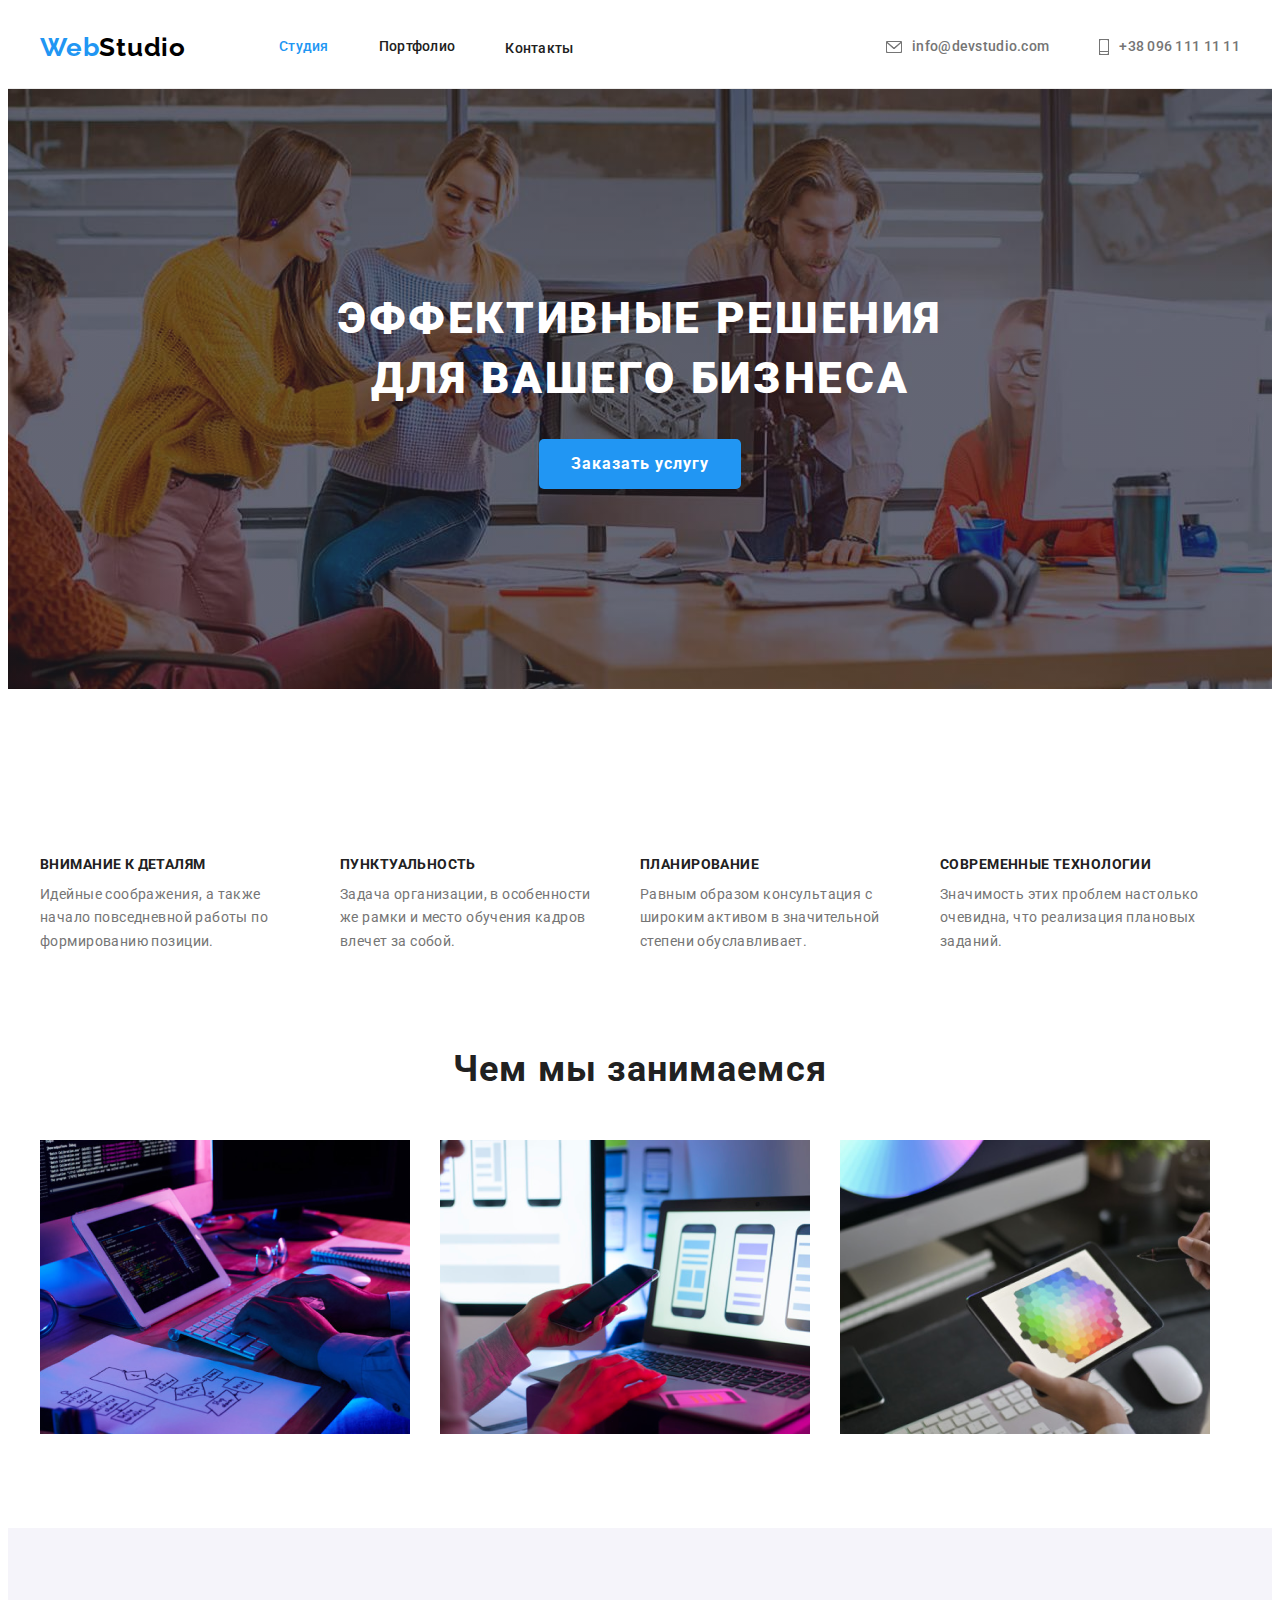
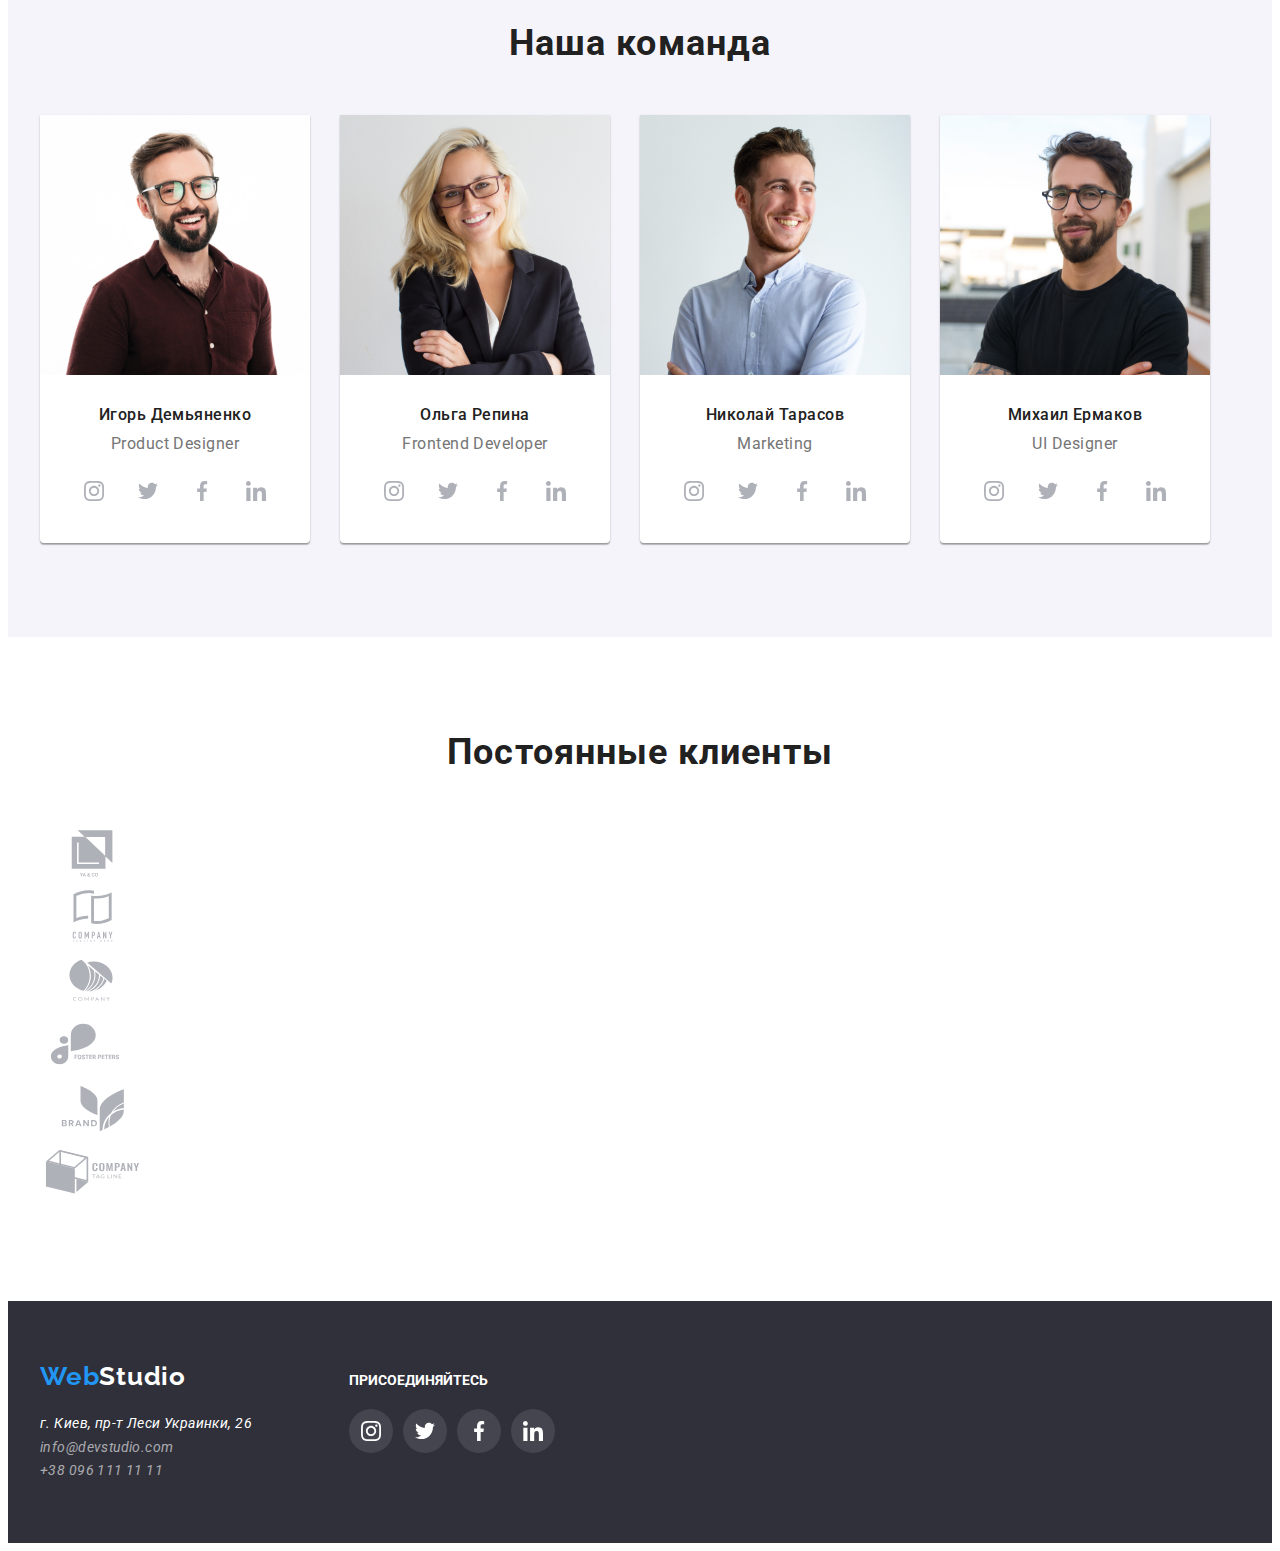
==== commit f2439383: "Update index.html" ====
--- a/index.html
+++ b/index.html
@@ -51,7 +51,7 @@
                 <section class="section-hero">
                     <div class="container">
                     <h1 class="hero-title">ЭФФЕКТИВНЫЕ РЕШЕНИЯ<br/> ДЛЯ ВАШЕГО БИЗНЕСА</h1>
-                    <button class="btn-index hero-btn cursor" type="button">Заказать услугу</button>
+                    <button class="btn-index hero-btn cursor" type="button" data-modal-open>Заказать услугу</button>
                     </div>
                 </section>
             <section class="section">
@@ -59,22 +59,38 @@
                     <h2 class="visually-hidden">Наши преимущества</h2>
                 <ul class="about-list">
                     <li class="about-container">
-                        <div class="box-antena"></div>
+                        <div class="icon">
+                        <svg class="ico-conteiner" width="70px" height="70px"  >
+                            <use href="./img/icon.svg#icon-antenna">
+                            </use>                       
+                        </svg>
+                    </div>
                     <h3 class="about-title">Внимание к деталям</h3>
                     <p class="about-text"> Идейные соображения, а также начало повседневной работы по формированию позиции.</p>
                     </li>
                     <li class="about-container">
-                        <div class="box-clock"></div>
+                        <div class="icon">
+                        <svg class="ico-conteiner" width="70px" height="70px" >
+                            <use href="./img/icon.svg#icon-clock">
+                            </use>                        
+                        </svg></div>
                     <h3 class="about-title">Пунктуальность</h3>
                     <p class="about-text">Задача организации, в особенности же рамки и место обучения кадров влечет за собой.</p>
                     </li>
                     <li class="about-container">
-                    <div class="box-diagram"></div>
+                        <div class="icon">
+                    <svg class="ico-conteiner" width="70" height="70" >
+                        <use href="./img/icon.svg#icon-diagram">
+                        </use>                        
+                    </svg></div>
                     <h3 class="about-title">Планирование</h3>
                     <p class="about-text">Равным образом консультация с широким активом в значительной степени обуславливает.</p>
                     </li>
                     <li class="about-container">
-                    <div class="box-astronaut"></div>
+                        <div class="icon">
+                    <svg class="ico-conteiner" width="70" height="70" >
+                        <use href="./img/icon.svg#icon-astronaut"></use>                       
+                    </svg></div>
                     <h3 class="about-title">Современные технологии</h3>
                     <p class="about-text">Значимость этих проблем настолько очевидна, что реализация плановых заданий.</p>
                     </li>
@@ -268,52 +284,52 @@
             </ul>
             </div>
         </section>
-        <section class="section section-clients">
+        <section class="section">
             <div class="container">
                 <h2 class="clients-title">Постоянные клиенты</h2>
-                <ul class="section-clients">
-                    <li class="clients-box">
-                        <a href="" class="clients-name">
+                <ul class="clients">
+                    <li class="clients-item">
+                        <a href="" class="clients-link">
                             <svg class="clients-icon" width="106px" height="60px">
                                 <use href="./img/company.svg#icon-logo-one">
                                 </use>
                             </svg>
                         </a>
                     </li>
-                    <li class="clients-box">
-                        <a href="" class="clients-name">
+                    <li class="clients-item">
+                        <a href="" class="clients-link">
                             <svg class="clients-icon" width="106px" height="60px">
                                 <use href="./img/company.svg#icon-logo-two">
                                 </use>
                             </svg>
                         </a>
                     </li>
-                    <li class="clients-box">
-                        <a href="" class="clients-name">
+                    <li class="clients-item">
+                        <a href="" class="clients-link">
                             <svg class="clients-icon" width="106px" height="60px">
                                 <use href="./img/company.svg#icon-logo-three">
                                 </use>
                             </svg>
                         </a>
                     </li>
-                    <li class="clients-box">
-                        <a href="" class="clients-name">
+                    <li class="clients-item">
+                        <a href="" class="clients-link">
                             <svg class="clients-icon" width="106px" height="60px">
                                 <use href="./img/company.svg#icon-logo-four">
                                 </use>
                             </svg>
                         </a>
                     </li>
-                    <li class="clients-box">
-                        <a href="" class="clients-name">
+                    <li class="clients-item">
+                        <a href="" class="clients-link">
                             <svg class="clients-icon" width="106px" height="60px">
                                 <use href="./img/company.svg#icon-logo-five">
                                 </use>
                             </svg>
                         </a>
                     </li>
-                    <li class="clients-box">
-                        <a href="" class="clients-name">
+                    <li class="clients-item">
+                        <a href="" class="clients-link">
                             <svg class="clients-icon" width="106px" height="60px">
                                 <use href="./img/company.svg#icon-logo-fix">
                                 </use>
@@ -328,6 +344,7 @@
             <div class="container footer-container">
                 <div class="bootom-address">
             <a href="./index.html" lang="en" class="site-nav-link"><span>Web</span><span class="footer-second">Studio</span></a>
+            <address class="adress">
             <ul class="contact contact-footer">
                 <li>
                     <a class="contact footer-contact-address" rel="nofollow" href="https://goo.gl/maps/RQNWH9hSLdEnsy7u5" target="_blank">г. Киев, пр-т Леси Украинки, 26</a>
@@ -339,7 +356,7 @@
                     <a class="contact footer-contact" href="tel:+380961111111">+38 096 111 11 11</a>
                 </li>
                 </div>
-            </ul>
+            </ul></adress>
             <div class="footer-icon">
                 <h3 class="footer-icon-title">Присоединяйтесь</h3>
                 <ul class="footer-list-icon">
@@ -379,6 +396,20 @@
                 </div>
             </div>
         </footer>
+        <!-- <div class="backdrop" data-modal>
+            <button type="button" class="backdrop-btn">
+                <svg aria-hidden="true">
+                    <defs>
+                    <symbol class="icon-close" viewBox="0 0 32 32">
+                    <path d="M32 16c0 8.837-7.163 16-16 16s-16-7.163-16-16c0-8.837 7.163-16 16-16s16 7.163 16 16z"></path>
+                    <path stroke-linejoin="miter" stroke-linecap="butt" stroke-miterlimit="4" stroke-width="1.0667" d="M31.467 16c0 8.542-6.925 15.467-15.467 15.467s-15.467-6.925-15.467-15.467c0-8.542 6.925-15.467 15.467-15.467s15.467 6.925 15.467 15.467z"></path>
+                    <path d="M22.4 10.782l-1.182-1.182-4.685 4.685-4.685-4.685-1.182 1.182 4.685 4.685-4.685 4.685 1.182 1.182 4.685-4.685 4.685 4.685 1.182-1.182-4.685-4.685 4.685-4.685z"></path>
+                    </symbol>
+                    </defs>
+                    </svg>
+
+            </button> -->
+        </div>
     </body>
 
     
